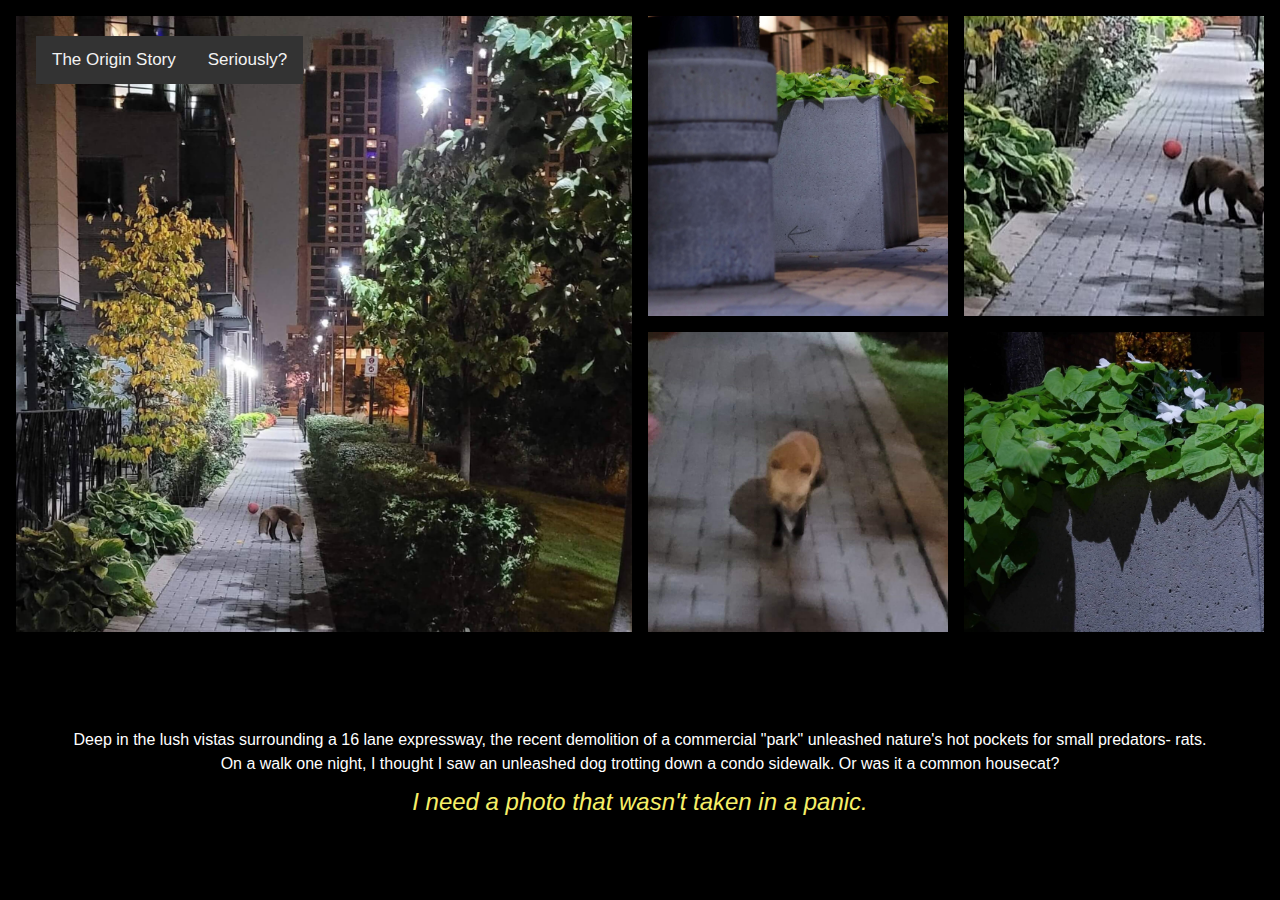
==== origins.html @ bb4566c3 "co" ====
<!DOCTYPE html>
<html lang="en">

<!-- Multiple page and stylesheet setup inspo from here https://www.youtube.com/watch?v=iXSSHlOe47s -->	
<head>
    <meta charset="UTF-8">
    <meta name="viewport" content="width=device-width, initial-scale=1.0">
    <meta http-equiv= "X-UA-Compatible" content= "ie=edge">
    <link rel="stylesheet" href="stylesheet.css">
    <title>My Title</title>
</head>

<body>
    
    <div class="image-grid">
        <div class="container">
            <div class="navmenu">
                <a href= "index.html">Seriously?</a>
                <a href= "origins.html">The Origin Story</a>
            </div>
        </div>
        <img class="image-feature-column image-feature-row" src="./images/foxfarthersquare.jpg" alt="foxfar">
        <img src="./images/rathome1comp.jpg" alt="rathome1">
        <img src="./images/foxballcomp.jpg" alt="foxball">
        <img src="./images/foxclosercomp.jpg" alt="closefoxblur">
        <img src="./images/rathome2comp.jpg" alt="rathome2">
    </div>
    <div class="bottom-text">
        <p> Deep in the lush vistas surrounding a 16 lane expressway, the recent demolition of a commercial "park" unleashed nature's hot pockets for small predators- rats.  
        </p>
        <p>On a walk one night, I thought I saw an unleashed dog trotting down a condo sidewalk. Or was it a common housecat?</p>

        
        <a href="https://www.welcomewildlife.com/wp-content/uploads/2019/01/Red-fox-300-0-%C2%A9-Stanislav-Duben-Shutterstock-e1563829913951.jpg" class="piclink">I need a photo that wasn't taken in a panic.</a>

    </div>
   
    
</body>
</html>
---- stylesheet.css ----
/* CSS Document */
/* Full screen photo landing page resource https://www.youtube.com/watch?v=hVdTQWASliE */
body {
  font-family:'Gill Sans', 'Gill Sans MT', Calibri, 'Trebuchet MS', sans-serif;
  margin: 0;
}
.main-img {
  /* The image used */
  background-image: url(./images/firstfoxlocationcomp.jpg);
  /* min-height: 380px; */

  /* Center and scale the image nicely */
  background-position: center;
  background-repeat: no-repeat;
  background-size: cover;
  height: 100vh;
  display: flex;
  flex-direction: column;
  
  /* Needed to position the navbar */
  position: relative;
}

/* Position the navbar container inside the image */
.container {
  position: absolute;
  margin: 20px;
  width: auto;
}

/* The navbar */
.navmenu {
  overflow: hidden;
  background-color: #333;
}

/* Navbar links */
.navmenu a {
  float: right;
  color: #f2f2f2;
  text-align: center;
  padding: 14px 16px;
  text-decoration: none;
  font-size: 17px;
}

.navmenu a:hover {
  background-color: #ddd;
  color: black;
}

.centretext {
  color: white;
  background-color: rgba(0, 0, 0, 0.3);
  /* border-radius: 20px;
  padding: 20px; */
  position: absolute;
  top: 80%;
  left: 50%;
  margin-right: -50%;
  transform: translate(-50%, -50%)
}


.centretext h1{
  font-size:40px; 
}

.centretext p{
  font-size:20px;
}

/* setting the gap btw images, the number of images to column and assigning variables as well as row height */
.image-grid {
  --gap: 16px;
  --num-cols: 4;
  --row-height: 300px;
/* border box makes sure the padding does not increase the entire width of the container
 and the padding incorporates the variable of the gap spacing above as padding input  */
  box-sizing: border-box;
  padding: var(--gap);
  background-color: black;
/* Using grid display to set the number of columns and rows- set under image grid above and 
1fr ensures they are equal width */
  display: grid;
  grid-template-columns: repeat(var(--num-cols), 1fr);
  /* ensures that we have an unlimited number of rows of equal height in the grid as set above */
  grid-auto-rows: var(--row-height);
  /* creates a gap equal to the amount set under the variable above */
  gap: var(--gap);
  width: 100vw;
  height: 100vh;
}
/* setes the width and height to constrain them image to its cell in the grid and images
to main aspect ratio and the browser is resized */
.image-grid > img {
  width: 100%;
  height: 100%;
  object-fit: cover;
}
/* If image has this class I want the image to take up 2 columns */
.image-feature-column {
  grid-column: span 2;
}

/* if the images has this class I want it to take up two rows */
.image-feature-row {
  grid-row: span 2;
}

/* if the screen is smaller than the max below, this will change the number of columns to fit
and the row height which will make it look better on mobile tablets and phones */
@media screen and (max-width: 1024px) {
  .image-grid {
    --num-cols: 2;
    --row-height: 200px;
  }
}

.bottom-text {
  color: white;
  background-color: black;
  position: absolute;
  /* border-radius: 1em; */
  /* padding: 1em; */
  text-align: center;
  line-height: 0.5em;
  top: 80%;
  width: 100%;
}
a:visited {
  color: pink;
}
.piclink {
  line-height: 1.5em;
  font-style: italic;
  font-size: 1.5em;
}
.piclink:link {
  color: rgb(246, 239, 103);
  text-decoration:none;
  }
  
  .piclink:hover{
  color:rgb(98, 252, 203);
  }
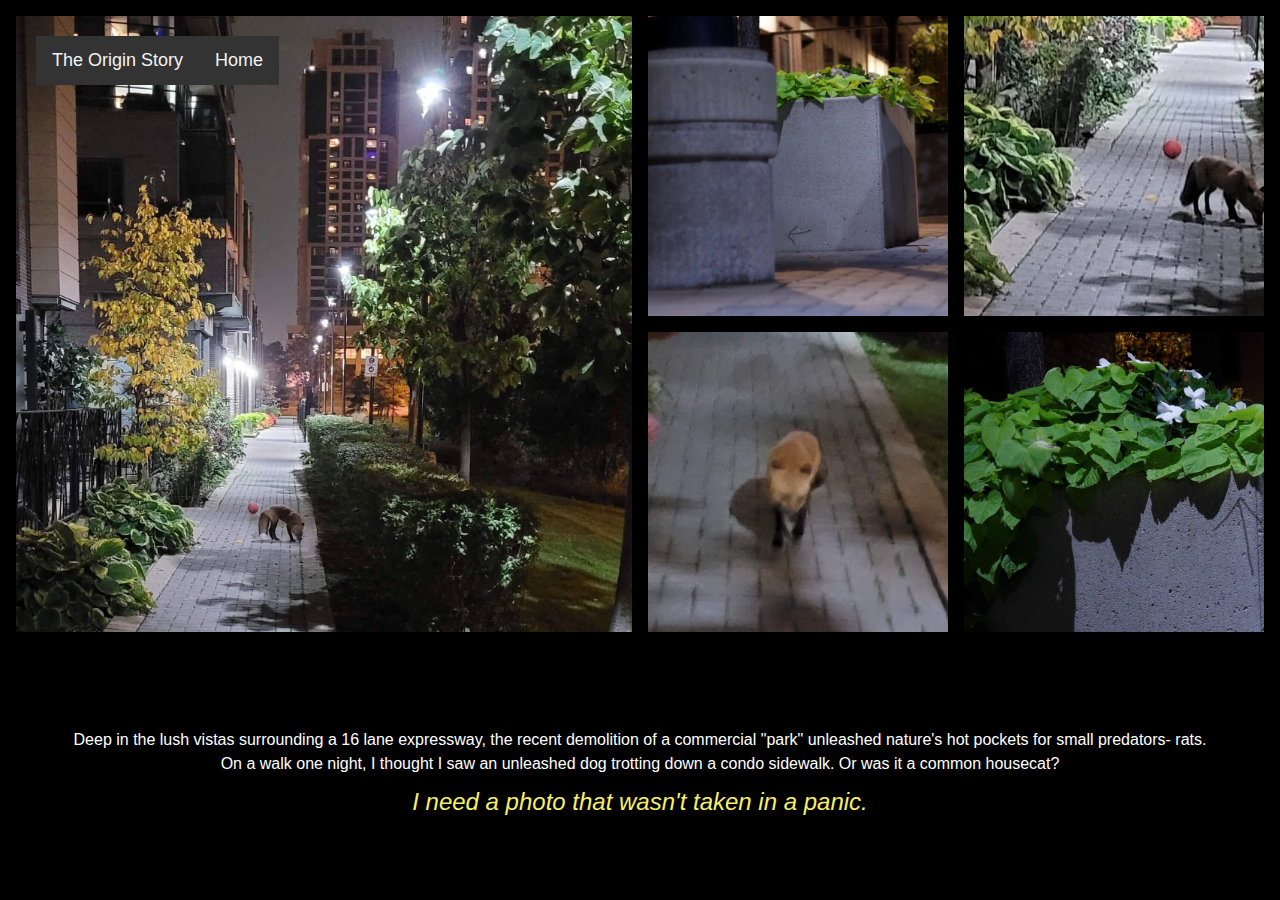
==== commit d8a048c9: "c" ====
--- a/origins.html
+++ b/origins.html
@@ -15,7 +15,7 @@
     <div class="image-grid">
         <div class="container">
             <div class="navmenu">
-                <a href= "index.html">Seriously?</a>
+                <a href= "index.html">Home</a>
                 <a href= "origins.html">The Origin Story</a>
             </div>
         </div>
--- a/stylesheet.css
+++ b/stylesheet.css
@@ -7,9 +7,9 @@
 .main-img {
   /* The image used */
   background-image: url(./images/firstfoxlocationcomp.jpg);
-  /* min-height: 380px; */
 
-  /* Center and scale the image nicely */
+
+  /* Centered and scaled the background image */
   background-position: center;
   background-repeat: no-repeat;
   background-size: cover;
@@ -17,7 +17,7 @@
   display: flex;
   flex-direction: column;
   
-  /* Needed to position the navbar */
+  /* Positioning the navbar */
   position: relative;
 }
 
@@ -41,7 +41,7 @@
   text-align: center;
   padding: 14px 16px;
   text-decoration: none;
-  font-size: 17px;
+  font-size: 18px;
 }
 
 .navmenu a:hover {
@@ -52,8 +52,6 @@
 .centretext {
   color: white;
   background-color: rgba(0, 0, 0, 0.3);
-  /* border-radius: 20px;
-  padding: 20px; */
   position: absolute;
   top: 80%;
   left: 50%;
@@ -67,7 +65,10 @@
 }
 
 .centretext p{
-  font-size:20px;
+  font-size: 20;
+  line-height: 1em;
+  color: rgb(246, 238, 73);
+  font-style: italic;
 }
 
 /* setting the gap btw images, the number of images to column and assigning variables as well as row height */
@@ -121,8 +122,6 @@
   color: white;
   background-color: black;
   position: absolute;
-  /* border-radius: 1em; */
-  /* padding: 1em; */
   text-align: center;
   line-height: 0.5em;
   top: 80%;
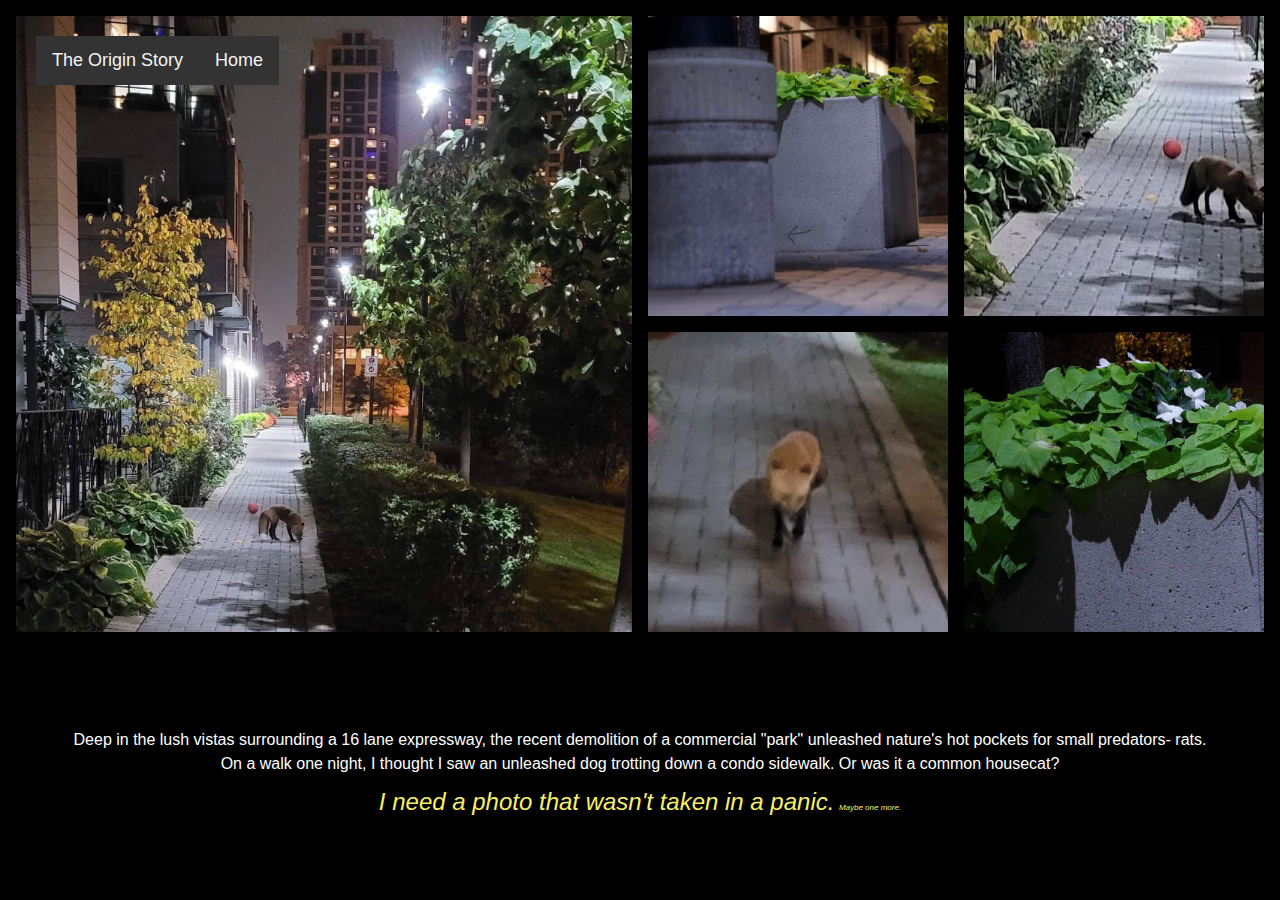
==== commit fa006a7f: "c" ====
--- a/origins.html
+++ b/origins.html
@@ -32,6 +32,7 @@
 
         
         <a href="https://www.welcomewildlife.com/wp-content/uploads/2019/01/Red-fox-300-0-%C2%A9-Stanislav-Duben-Shutterstock-e1563829913951.jpg" class="piclink">I need a photo that wasn't taken in a panic.</a>
+        <a href="https://images2.minutemediacdn.com/image/upload/c_crop,h_1349,w_2400,x_0,y_54/f_auto,q_auto,w_1100/v1627668098/shape/mentalfloss/59739-gettyimages-157561682.jpg" class="piclink size2">Maybe one more.</a>
 
     </div>
    
--- a/stylesheet.css
+++ b/stylesheet.css
@@ -50,7 +50,7 @@
 }
 
 .centretext {
-  color: white;
+  color: rgb(249, 252, 181);
   background-color: rgba(0, 0, 0, 0.3);
   position: absolute;
   top: 80%;
@@ -65,9 +65,9 @@
 }
 
 .centretext p{
-  font-size: 20;
-  line-height: 1em;
-  color: rgb(246, 238, 73);
+  font-size: 30px;
+  line-height: 0.5em;
+  color:rgb(250, 184, 177);
   font-style: italic;
 }
 
@@ -144,3 +144,8 @@
   color:rgb(98, 252, 203);
   }
 
+  .size2 {
+    line-height: 0.5em;
+    font-size: 0.5em;
+  }
+
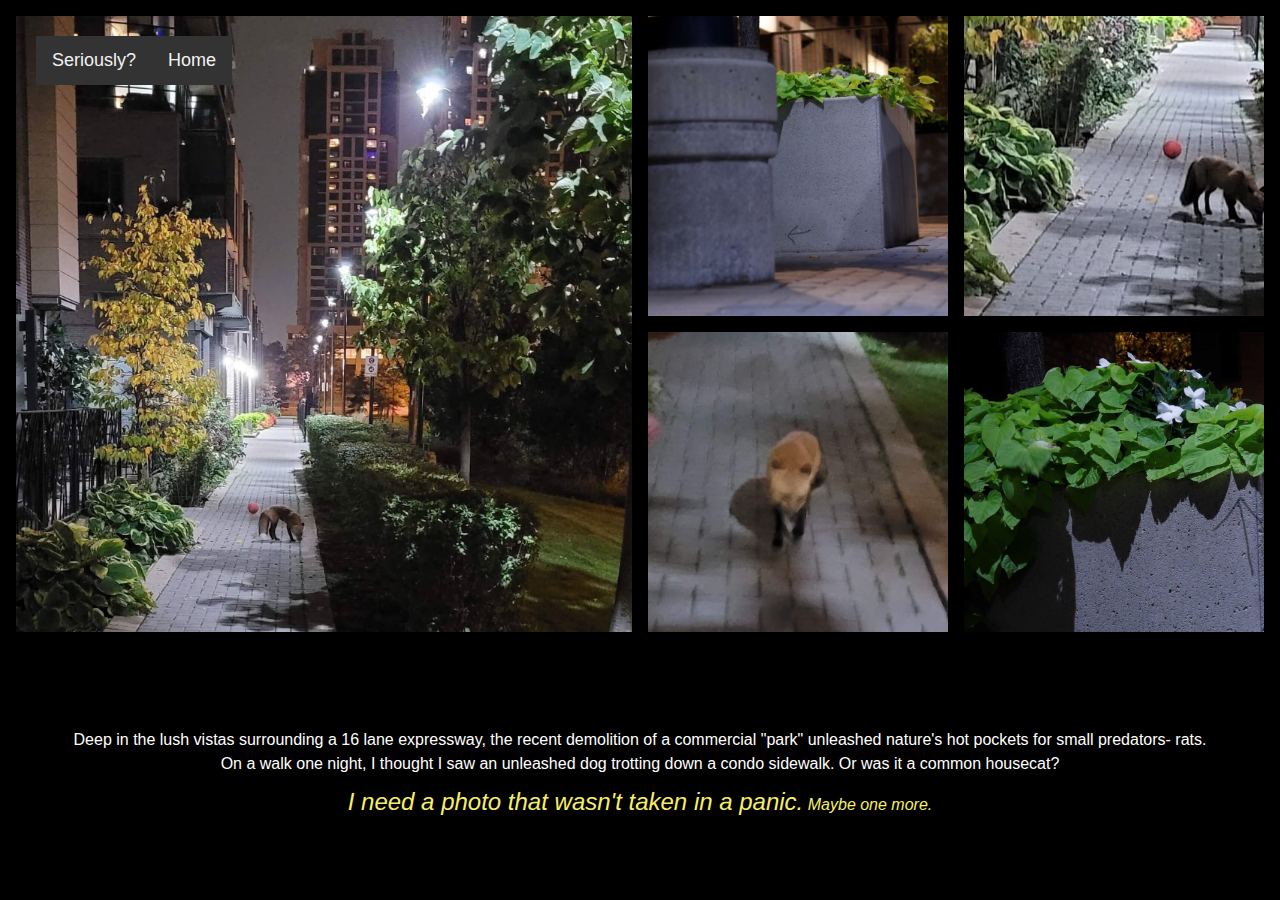
==== commit d5e897e0: "co" ====
--- a/origins.html
+++ b/origins.html
@@ -16,7 +16,7 @@
         <div class="container">
             <div class="navmenu">
                 <a href= "index.html">Home</a>
-                <a href= "origins.html">The Origin Story</a>
+                <a href= "seriously.html">Seriously?</a>
             </div>
         </div>
         <img class="image-feature-column image-feature-row" src="./images/foxfarthersquare.jpg" alt="foxfar">
--- a/stylesheet.css
+++ b/stylesheet.css
@@ -145,7 +145,6 @@
   }
 
   .size2 {
-    line-height: 0.5em;
-    font-size: 0.5em;
+    font-size: 1em;
   }
 
